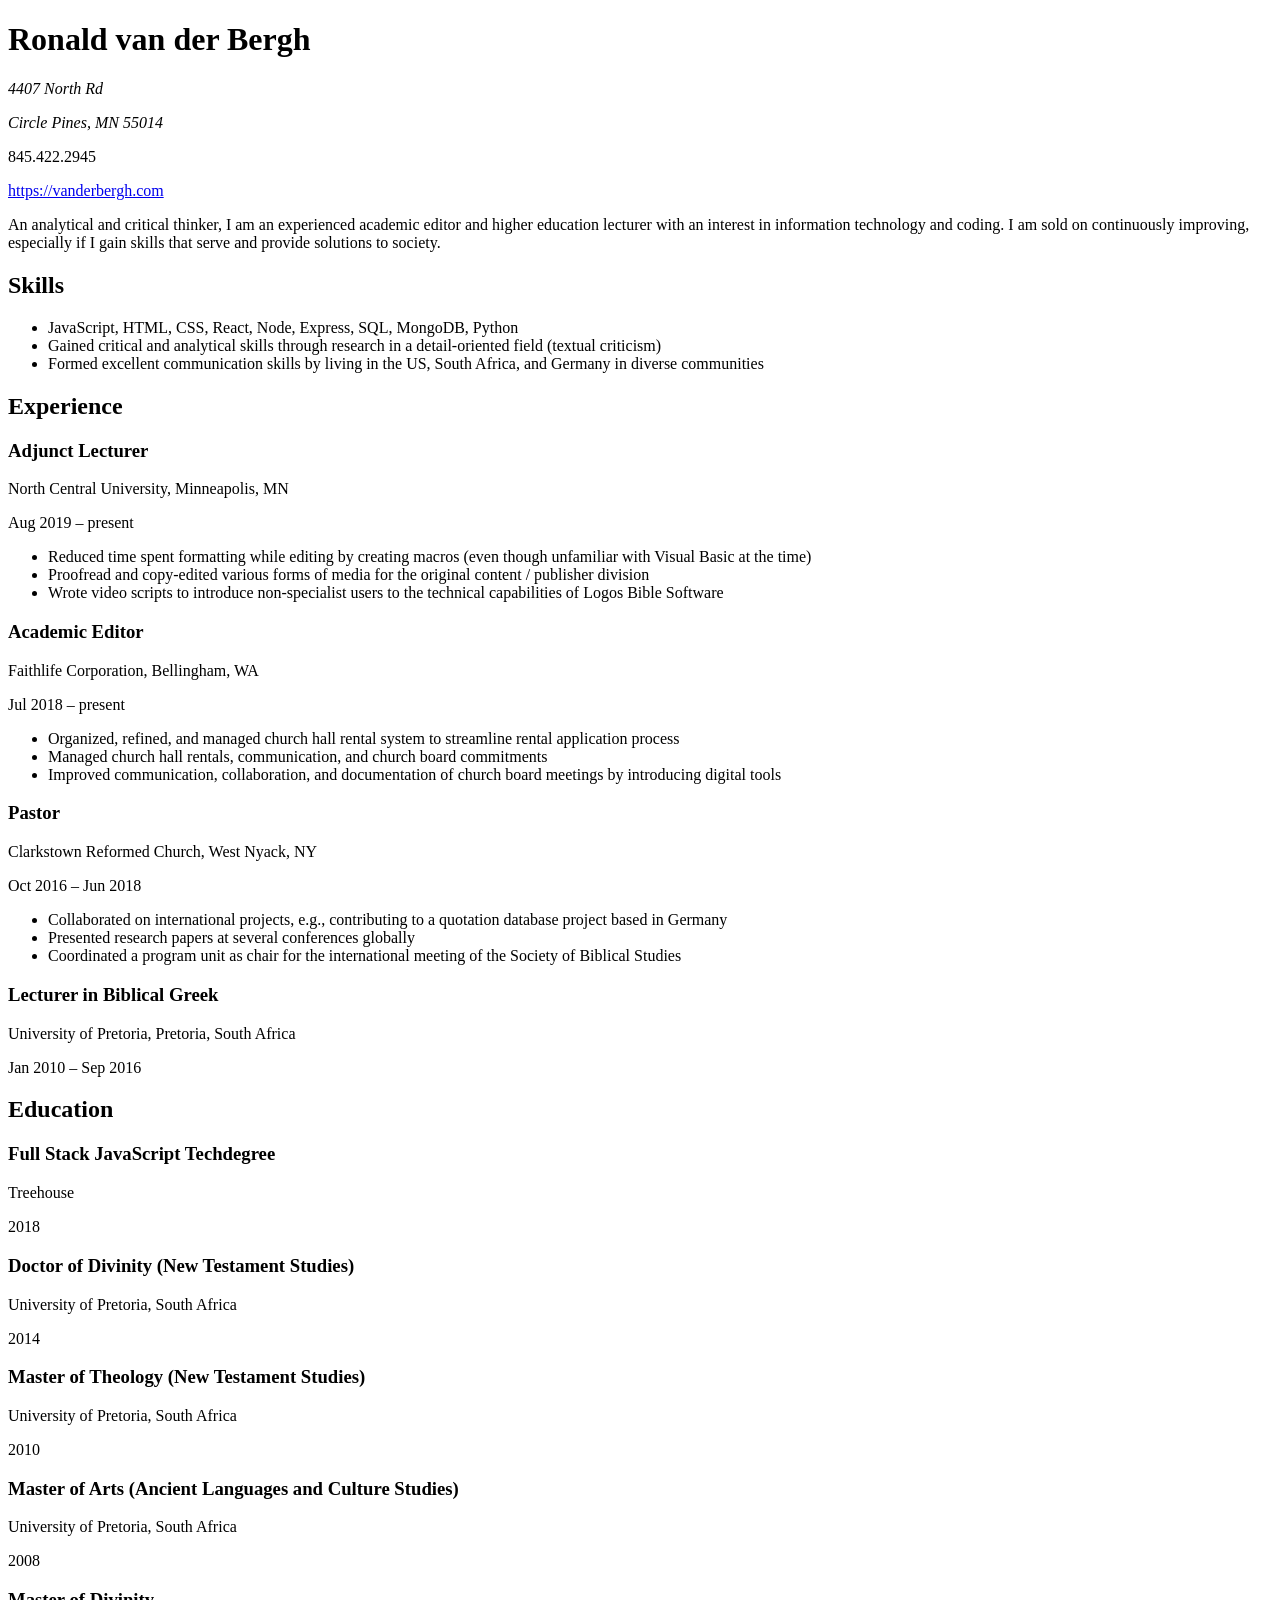
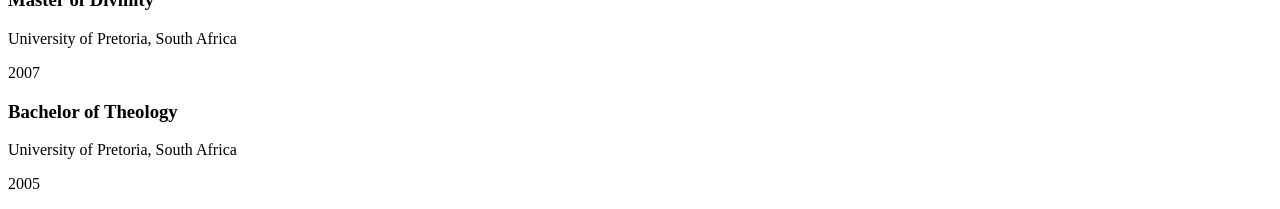
==== index.html @ 0a42dadc "change name to index.html" ====
<!DOCTYPE html>
<html lang="en">
<head>
  <meta charset="UTF-8">
  <meta http-equiv="X-UA-Compatible" content="IE=edge">
  <meta name="viewport" content="width=device-width, initial-scale=1.0">
  <title>Resume: Ronald van der Bergh</title>
  <link rel="stylesheet" href="style.css">
</head>
<body>
  <div id="main">
    <div id="heading"><h1 id="name">Ronald van der Bergh</h1></div>
    <div id="address">
      <p><em>4407 North Rd</em></p>
      <p><em>Circle Pines, MN 55014</em></p>
    </div>
    <div id="phone_number"><p>845.422.2945</p></div>
    <div id="webpages">
      <a href="https://vanderbergh.com" id="personal_webpage">https://vanderbergh.com</a>
    </div>
    <div id="introduction"><p>An analytical and critical thinker, I am an experienced academic editor and higher education lecturer with an interest
    in information technology and coding. I am sold on continuously improving, especially if I gain skills that serve and
    provide solutions to society.</p></div>
    <div id="skills">
      <h2 id="skills_heading">Skills</h2>
      <ul id="skills_ul">
        <li>JavaScript, HTML, CSS, React, Node, Express, SQL, MongoDB, Python</li>
        <li>Gained critical and analytical skills through research in a detail-oriented field (textual criticism)</li>
        <li>Formed excellent communication skills by living in the US, South Africa, and Germany in diverse communities</li>
      </ul>
    </div>
    <div id="experience">
      <h2 id="experience_heading">Experience</h2>
      <div class="experience_subsection">
        <h3 class="subheading">Adjunct Lecturer</h3>
        <p class="experience_location">North Central University, Minneapolis, MN</p>
        <p class="experience_date">Aug 2019 – present</p>
        <ul class="experience_highlights">
          <li>Reduced time spent formatting while editing by creating macros (even though unfamiliar with Visual Basic at the time)</li>
          <li>Proofread and copy-edited various forms of media for the original content / publisher division</li>
          <li>Wrote video scripts to introduce non-specialist users to the technical capabilities of Logos Bible Software</li>
        </ul>
      </div>
      <div class="experience_subsection">
        <h3 class="subheading">Academic Editor</h3>
        <p class="experience_location">Faithlife Corporation, Bellingham, WA</p>
        <p class="experience_date">Jul 2018 – present</p>
        <ul class="experience_highlights">
          <li>Organized, refined, and managed church hall rental system to streamline rental application process</li>
          <li>Managed church hall rentals, communication, and church board commitments</li>
          <li>Improved communication, collaboration, and documentation of church board meetings by introducing digital tools</li>
        </ul>
      </div>
      <div class="experience_subsection">
        <h3 class="subheading">Pastor</h3>
        <p class="experience_location">Clarkstown Reformed Church, West Nyack, NY</p>
        <p class="experience_date">Oct 2016 – Jun 2018</p>
        <ul class="experience_highlights">
          <li>Collaborated on international projects, e.g., contributing to a quotation database project based in Germany</li>
          <li>Presented research papers at several conferences globally</li>
          <li>Coordinated a program unit as chair for the international meeting of the Society of Biblical Studies</li>
        </ul>
      </div>
      <div class="experience_subsection">
        <h3 class="subheading">Lecturer in Biblical Greek</h3>
        <p class="experience_location">University of Pretoria, Pretoria, South Africa</p>
        <p class="experience_date">Jan 2010 – Sep 2016</p>
      </div>
    </div>
    <div id="education">
      <h2 id="education_heading">Education</h2>
      <div class="education_subsection">
        <h3 class="subheading">Full Stack JavaScript Techdegree</h3>
        <p class="education_location">Treehouse</p>
        <p class="eduction_date">2018</p>
      </div>
      <div class="education_subsection">
        <h3 class="subheading">Doctor of Divinity (New Testament Studies)</h3>
        <p class="education_location">University of Pretoria, South Africa</p>
        <p class="eduction_date">2014</p>
      </div>
      <div class="education_subsection">
        <h3 class="subheading">Master of Theology (New Testament Studies)</h3>
        <p class="education_location">University of Pretoria, South Africa</p>
        <p class="eduction_date">2010</p>
      </div>
      <div class="education_subsection">
        <h3 class="subheading">Master of Arts (Ancient Languages and Culture Studies)</h3>
        <p class="education_location">University of Pretoria, South Africa</p>
        <p class="eduction_date">2008</p>
      </div>
      <div class="education_subsection">
        <h3 class="subheading">Master of Divinity</h3>
        <p class="education_location">University of Pretoria, South Africa</p>
        <p class="eduction_date">2007</p>
      </div>
      <div class="education_subsection">
        <h3 class="subheading">Bachelor of Theology</h3>
        <p class="education_location">University of Pretoria, South Africa</p>
        <p class="eduction_date">2005</p>
      </div>
    </div>
  </div>
</body>
</html>
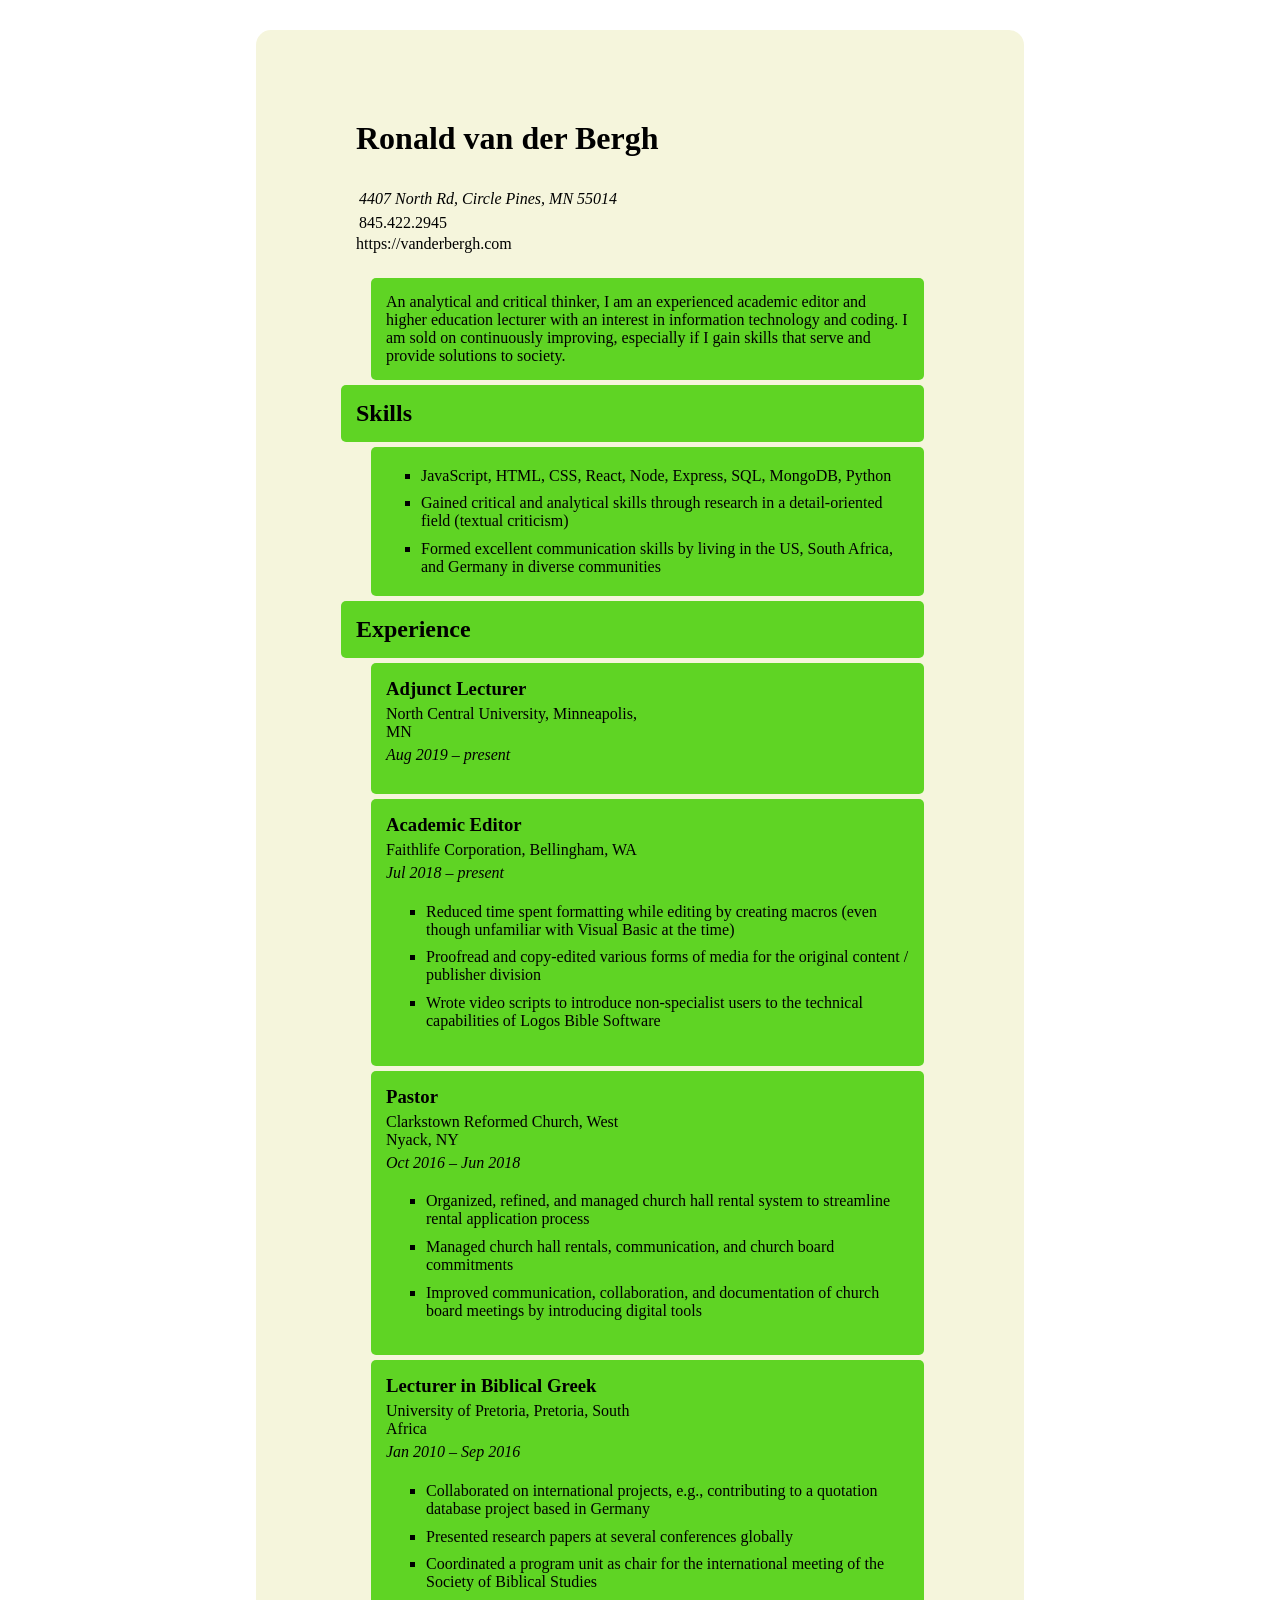
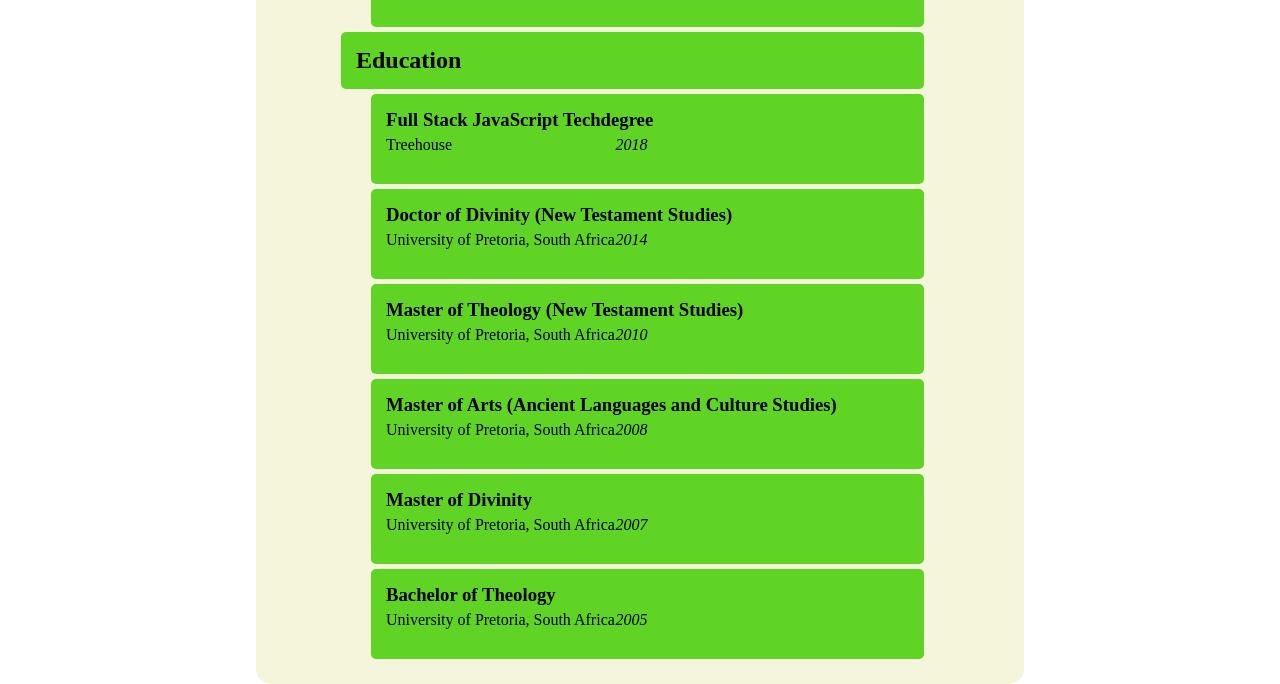
==== commit 0ed63a0d: "some basic styling" ====
--- a/index.html
+++ b/index.html
@@ -1,5 +1,6 @@
 <!DOCTYPE html>
 <html lang="en">
+
 <head>
   <meta charset="UTF-8">
   <meta http-equiv="X-UA-Compatible" content="IE=edge">
@@ -7,99 +8,139 @@
   <title>Resume: Ronald van der Bergh</title>
   <link rel="stylesheet" href="style.css">
 </head>
+
 <body>
-  <div id="main">
-    <div id="heading"><h1 id="name">Ronald van der Bergh</h1></div>
-    <div id="address">
-      <p><em>4407 North Rd</em></p>
-      <p><em>Circle Pines, MN 55014</em></p>
+  <div id="container">
+    <div id="heading">
+      <h1 id="name">Ronald van der Bergh</h1>
     </div>
-    <div id="phone_number"><p>845.422.2945</p></div>
-    <div id="webpages">
-      <a href="https://vanderbergh.com" id="personal_webpage">https://vanderbergh.com</a>
+    <div id="biographical_details_container">
+      <div id="address">
+        <p>4407 North Rd, Circle Pines, MN 55014</p>
+      </div>
+      <div id="phone_number">
+        <p>845.422.2945</p>
+      </div>
+      <div id="webpages">
+        <a href="https://vanderbergh.com" id="personal_webpage">https://vanderbergh.com</a>
+      </div>
     </div>
-    <div id="introduction"><p>An analytical and critical thinker, I am an experienced academic editor and higher education lecturer with an interest
-    in information technology and coding. I am sold on continuously improving, especially if I gain skills that serve and
-    provide solutions to society.</p></div>
-    <div id="skills">
+    <div id="introduction_container">
+      <p>An analytical and critical thinker, I am an experienced academic editor and higher education lecturer with an
+        interest
+        in information technology and coding. I am sold on continuously improving, especially if I gain skills that
+        serve and
+        provide solutions to society.</p>
+    </div>
+    <div id="skills_container">
       <h2 id="skills_heading">Skills</h2>
       <ul id="skills_ul">
         <li>JavaScript, HTML, CSS, React, Node, Express, SQL, MongoDB, Python</li>
         <li>Gained critical and analytical skills through research in a detail-oriented field (textual criticism)</li>
-        <li>Formed excellent communication skills by living in the US, South Africa, and Germany in diverse communities</li>
+        <li>Formed excellent communication skills by living in the US, South Africa, and Germany in diverse communities
+        </li>
       </ul>
     </div>
-    <div id="experience">
+    <div id="experience_container">
       <h2 id="experience_heading">Experience</h2>
       <div class="experience_subsection">
         <h3 class="subheading">Adjunct Lecturer</h3>
-        <p class="experience_location">North Central University, Minneapolis, MN</p>
-        <p class="experience_date">Aug 2019 – present</p>
-        <ul class="experience_highlights">
-          <li>Reduced time spent formatting while editing by creating macros (even though unfamiliar with Visual Basic at the time)</li>
-          <li>Proofread and copy-edited various forms of media for the original content / publisher division</li>
-          <li>Wrote video scripts to introduce non-specialist users to the technical capabilities of Logos Bible Software</li>
-        </ul>
+        <div class="experience_details">
+          <p class="experience_location">North Central University, Minneapolis, MN</p>
+          <p class="experience_date">Aug 2019 – present</p>
+        </div>
       </div>
       <div class="experience_subsection">
         <h3 class="subheading">Academic Editor</h3>
-        <p class="experience_location">Faithlife Corporation, Bellingham, WA</p>
-        <p class="experience_date">Jul 2018 – present</p>
+        <div class="experience_details">
+          <p class="experience_location">Faithlife Corporation, Bellingham, WA</p>
+          <p class="experience_date">Jul 2018 – present</p>
+        </div>
         <ul class="experience_highlights">
-          <li>Organized, refined, and managed church hall rental system to streamline rental application process</li>
-          <li>Managed church hall rentals, communication, and church board commitments</li>
-          <li>Improved communication, collaboration, and documentation of church board meetings by introducing digital tools</li>
+          <li>Reduced time spent formatting while editing by creating macros (even though unfamiliar with Visual Basic
+            at the
+            time)</li>
+          <li>Proofread and copy-edited various forms of media for the original content / publisher division</li>
+          <li>Wrote video scripts to introduce non-specialist users to the technical capabilities of Logos Bible
+            Software</li>
         </ul>
       </div>
       <div class="experience_subsection">
         <h3 class="subheading">Pastor</h3>
-        <p class="experience_location">Clarkstown Reformed Church, West Nyack, NY</p>
-        <p class="experience_date">Oct 2016 – Jun 2018</p>
+        <div class="experience_details">
+          <p class="experience_location">Clarkstown Reformed Church, West Nyack, NY</p>
+          <p class="experience_date">Oct 2016 – Jun 2018</p>
+        </div>
         <ul class="experience_highlights">
-          <li>Collaborated on international projects, e.g., contributing to a quotation database project based in Germany</li>
+          <li>Organized, refined, and managed church hall rental system to streamline rental application process</li>
+          <li>Managed church hall rentals, communication, and church board commitments</li>
+          <li>Improved communication, collaboration, and documentation of church board meetings by introducing digital
+            tools
+          </li>
+        </ul>
+      </div>
+      <div class="experience_subsection">
+        <h3 class="subheading">Lecturer in Biblical Greek</h3>
+        <div class="experience_details">
+          <p class="experience_location">University of Pretoria, Pretoria, South Africa</p>
+          <p class="experience_date">Jan 2010 – Sep 2016</p>
+        </div>
+        <ul class="experience_highlights">
+          <li>Collaborated on international projects, e.g., contributing to a quotation database project based in
+            Germany</li>
           <li>Presented research papers at several conferences globally</li>
           <li>Coordinated a program unit as chair for the international meeting of the Society of Biblical Studies</li>
         </ul>
       </div>
-      <div class="experience_subsection">
-        <h3 class="subheading">Lecturer in Biblical Greek</h3>
-        <p class="experience_location">University of Pretoria, Pretoria, South Africa</p>
-        <p class="experience_date">Jan 2010 – Sep 2016</p>
-      </div>
     </div>
-    <div id="education">
+
+
+    <div id="education_container">
       <h2 id="education_heading">Education</h2>
       <div class="education_subsection">
         <h3 class="subheading">Full Stack JavaScript Techdegree</h3>
-        <p class="education_location">Treehouse</p>
-        <p class="eduction_date">2018</p>
+        <div class="education_details">
+          <p class="education_location">Treehouse</p>
+          <p class="education_date">2018</p>
+        </div>
       </div>
       <div class="education_subsection">
         <h3 class="subheading">Doctor of Divinity (New Testament Studies)</h3>
-        <p class="education_location">University of Pretoria, South Africa</p>
-        <p class="eduction_date">2014</p>
+        <div class="education_details">
+          <p class="education_location">University of Pretoria, South Africa</p>
+          <p class="education_date">2014</p>
+        </div>
       </div>
       <div class="education_subsection">
         <h3 class="subheading">Master of Theology (New Testament Studies)</h3>
-        <p class="education_location">University of Pretoria, South Africa</p>
-        <p class="eduction_date">2010</p>
+        <div class="education_details">
+          <p class="education_location">University of Pretoria, South Africa</p>
+          <p class="education_date">2010</p>
+        </div>
       </div>
       <div class="education_subsection">
         <h3 class="subheading">Master of Arts (Ancient Languages and Culture Studies)</h3>
-        <p class="education_location">University of Pretoria, South Africa</p>
-        <p class="eduction_date">2008</p>
+        <div class="education_details">
+          <p class="education_location">University of Pretoria, South Africa</p>
+          <p class="education_date">2008</p>
+        </div>
       </div>
       <div class="education_subsection">
         <h3 class="subheading">Master of Divinity</h3>
-        <p class="education_location">University of Pretoria, South Africa</p>
-        <p class="eduction_date">2007</p>
+        <div class="education_details">
+          <p class="education_location">University of Pretoria, South Africa</p>
+          <p class="education_date">2007</p>
+        </div>
       </div>
       <div class="education_subsection">
         <h3 class="subheading">Bachelor of Theology</h3>
-        <p class="education_location">University of Pretoria, South Africa</p>
-        <p class="eduction_date">2005</p>
+        <div class="education_details">
+          <p class="education_location">University of Pretoria, South Africa</p>
+          <p class="education_date">2005</p>
+        </div>
       </div>
     </div>
   </div>
 </body>
+
 </html>
--- a/style.css
+++ b/style.css
@@ -0,0 +1,149 @@
+:root {
+  --light-text-color: black;
+  --light-background-color: beige;
+}
+
+body,
+html {
+  height: 100%;
+  width: 100%;
+  padding: 0;
+  margin: 0;
+}
+
+/* Note: Default screen size is < 600px */
+
+a {
+  text-decoration: none;
+  color: var(--light-text-color);
+}
+
+ul {
+  list-style-type: square;
+}
+
+li {
+  padding-top: 0.3rem;
+  padding-bottom: 0.3rem;
+  margin-left: -1rem;
+}
+
+#container {
+  box-sizing: border-box;
+  width: 100%;
+  margin: auto;
+  background-color: var(--light-background-color);
+  padding: 20px;
+}
+
+#biographical_details_container {
+  margin-top: 20px;
+  margin-bottom: 25px;
+}
+
+#name {
+  margin: 0;
+  padding-top: 30px;
+  padding-bottom: 10px;
+}
+
+#address {
+  font-style: italic;
+}
+
+#address > p,
+#phone_number > p {
+  margin: 0;
+  padding: 3px;
+}
+
+.subheading {
+  margin-top: 0;
+  margin-bottom: 0;
+  padding-top: 0;
+  padding-bottom: 0;
+}
+
+.experience_details,
+.education_details {
+  display: flex;
+  justify-content: space-between;
+  flex-wrap: wrap;
+  flex-direction: column;
+  margin-top: 0;
+  margin-bottom: 15px;
+  padding-left: 15px;
+}
+
+.experience_date,
+.education_date {
+  font-style: italic;
+}
+
+.experience_location,
+.experience_date,
+.education_location,
+.education_date {
+  margin-top: 5px;
+  margin-bottom: 0;
+}
+
+/* Media Queries */
+
+@media screen and (min-width: 600px) {
+  li {
+    margin: auto;
+  }
+
+  #container {
+    width: 80%;
+    margin-top: 30px;
+    border-radius: 15px;
+    padding-left: 50px;
+    padding-right: 100px;
+  }
+}
+
+@media screen and (min-width: 768px) {
+  #container {
+    padding-left: 100px;
+    padding-top: 60px;
+  }
+
+  #introduction_container > *,
+  #skills_container > *,
+  #experience_container > *,
+  #education_container > * {
+    box-sizing: content-box;
+    margin-left: 15px;
+    border-radius: 5px;
+    /* border: 2px red solid; */
+    background-color: #5fd424;
+    padding: 15px;
+    margin-top: 5px;
+    margin-bottom: 5px;
+  }
+
+  #skills_heading,
+  #experience_heading,
+  #education_heading {
+    margin-left: -15px;
+  }
+
+  #skills_ul {
+    padding-left: 50px;
+  }
+
+  .experience_details,
+  .education_details {
+    width: 50%;
+    padding-left: 0;
+    flex-direction: row;
+  }
+}
+
+@media screen and (min-width: 992px) {
+  #container {
+    width: 60%;
+  }
+}
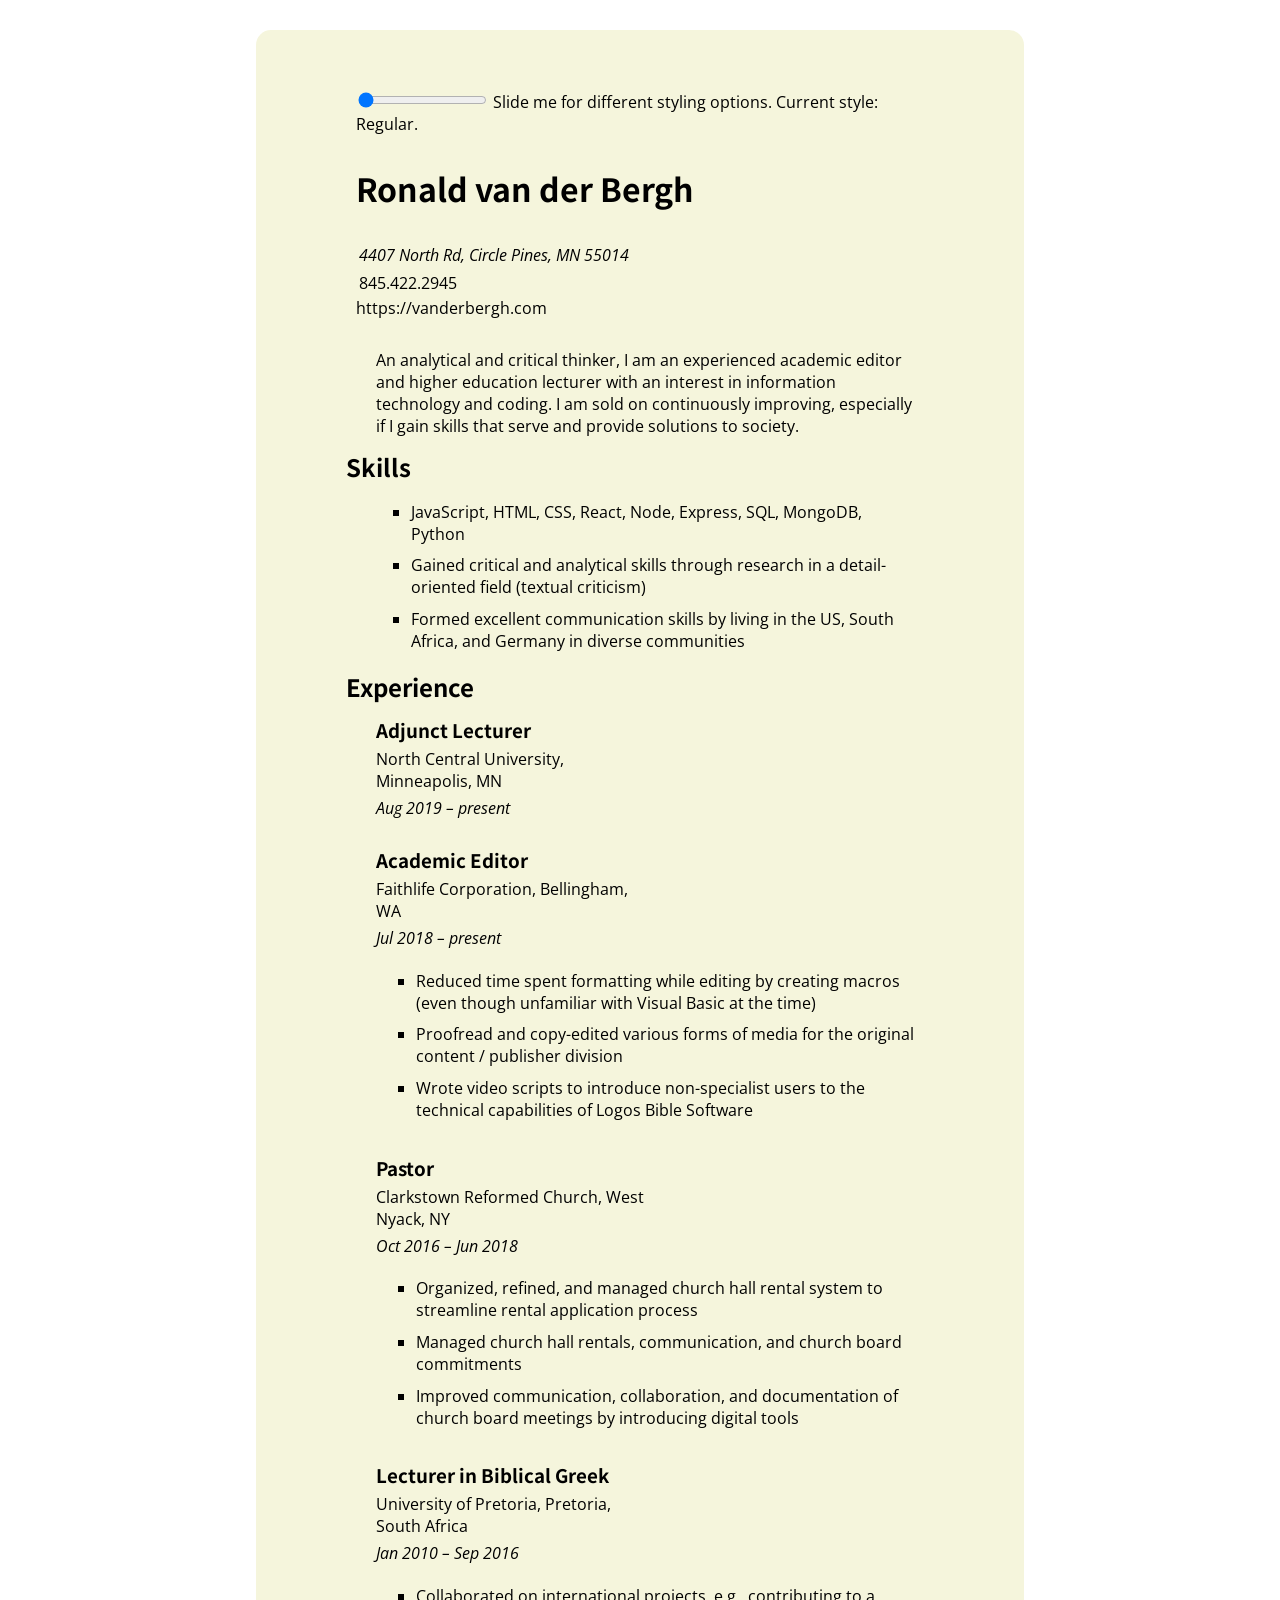
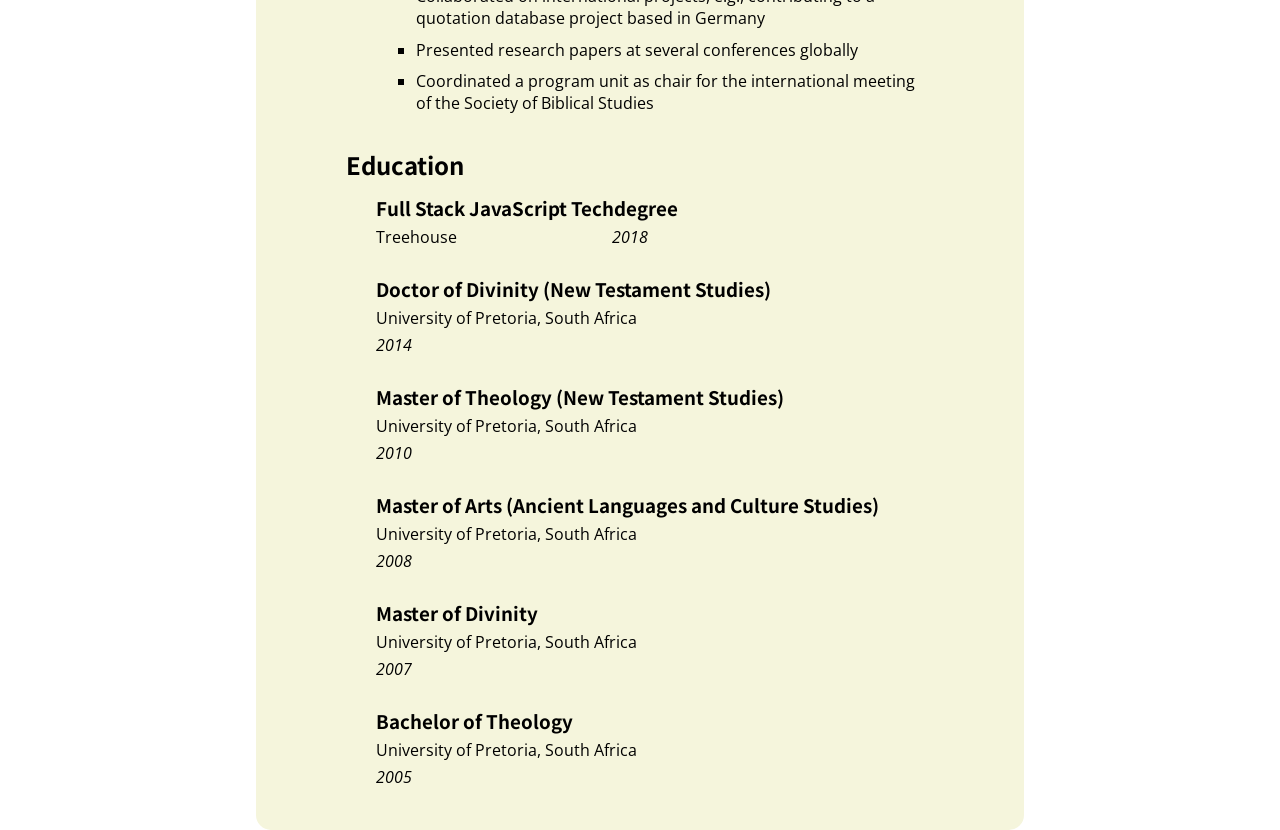
==== commit bf3edf06: "basic styling done, empty views.js" ====
--- a/index.html
+++ b/index.html
@@ -6,11 +6,21 @@
   <meta http-equiv="X-UA-Compatible" content="IE=edge">
   <meta name="viewport" content="width=device-width, initial-scale=1.0">
   <title>Resume: Ronald van der Bergh</title>
+  <link rel="preconnect" href="https://fonts.googleapis.com">
+  <link rel="preconnect" href="https://fonts.gstatic.com" crossorigin>
+  <link href="https://fonts.googleapis.com/css2?family=Comic+Neue&family=Noto+Sans+KR&family=Open+Sans&display=swap"
+    rel="stylesheet">
   <link rel="stylesheet" href="style.css">
+  <script src="views.js"></script>
 </head>
 
 <body>
   <div id="container">
+    <div id="view_message_container">View this website on a larger screen for some extra styling options.</div>
+    <div id="settings_container">
+      <input type="range" name="viewing_options" id="viewing_options" min="0" max="2" value="0">
+      <label for="viewing_options" id="viewing_options_label">Slide me for different styling options. Current style: Regular.</label>
+    </div>
     <div id="heading">
       <h1 id="name">Ronald van der Bergh</h1>
     </div>
--- a/style.css
+++ b/style.css
@@ -1,6 +1,7 @@
 :root {
   --light-text-color: black;
   --light-background-color: beige;
+  font-family: 'Open Sans', sans-serif;
 }
 
 body,
@@ -9,6 +10,13 @@
   width: 100%;
   padding: 0;
   margin: 0;
+}
+
+h1,
+h2,
+h3,
+h4 {
+  font-family: 'Noto Sans KR', sans-serif;
 }
 
 /* Note: Default screen size is < 600px */
@@ -34,6 +42,10 @@
   margin: auto;
   background-color: var(--light-background-color);
   padding: 20px;
+}
+
+#settings_container {
+  display: none;
 }
 
 #biographical_details_container {
@@ -88,6 +100,10 @@
   margin-bottom: 0;
 }
 
+.tacky {
+  font-family: 'Comic Neue', cursive;
+}
+
 /* Media Queries */
 
 @media screen and (min-width: 600px) {
@@ -110,19 +126,36 @@
     padding-top: 60px;
   }
 
+  #view_message_container {
+    display: none;
+  }
+
+  #settings_container {
+    display: block;
+  }
+
   #introduction_container > *,
   #skills_container > *,
   #experience_container > *,
   #education_container > * {
-    box-sizing: content-box;
+    /* box-sizing: content-box; */
     margin-left: 15px;
-    border-radius: 5px;
+    /* border-radius: 5px; */
     /* border: 2px red solid; */
-    background-color: #5fd424;
-    padding: 15px;
-    margin-top: 5px;
-    margin-bottom: 5px;
+    /* background-color: #5fd424; */
+    padding: 5px;
+    margin-top: 2px;
+    margin-bottom: 2px;
+    /* transition: ease-in-out; */
   }
+  /* #introduction_container > *:hover,
+  #skills_container > *:hover,
+  #experience_container > *:hover,
+  #education_container > *:hover {
+    transition-duration: 0.2s;
+    transform: scale(1.2);
+    background-color: red;
+  } */
 
   #skills_heading,
   #experience_heading,
@@ -131,7 +164,7 @@
   }
 
   #skills_ul {
-    padding-left: 50px;
+    padding-left: 40px;
   }
 
   .experience_details,
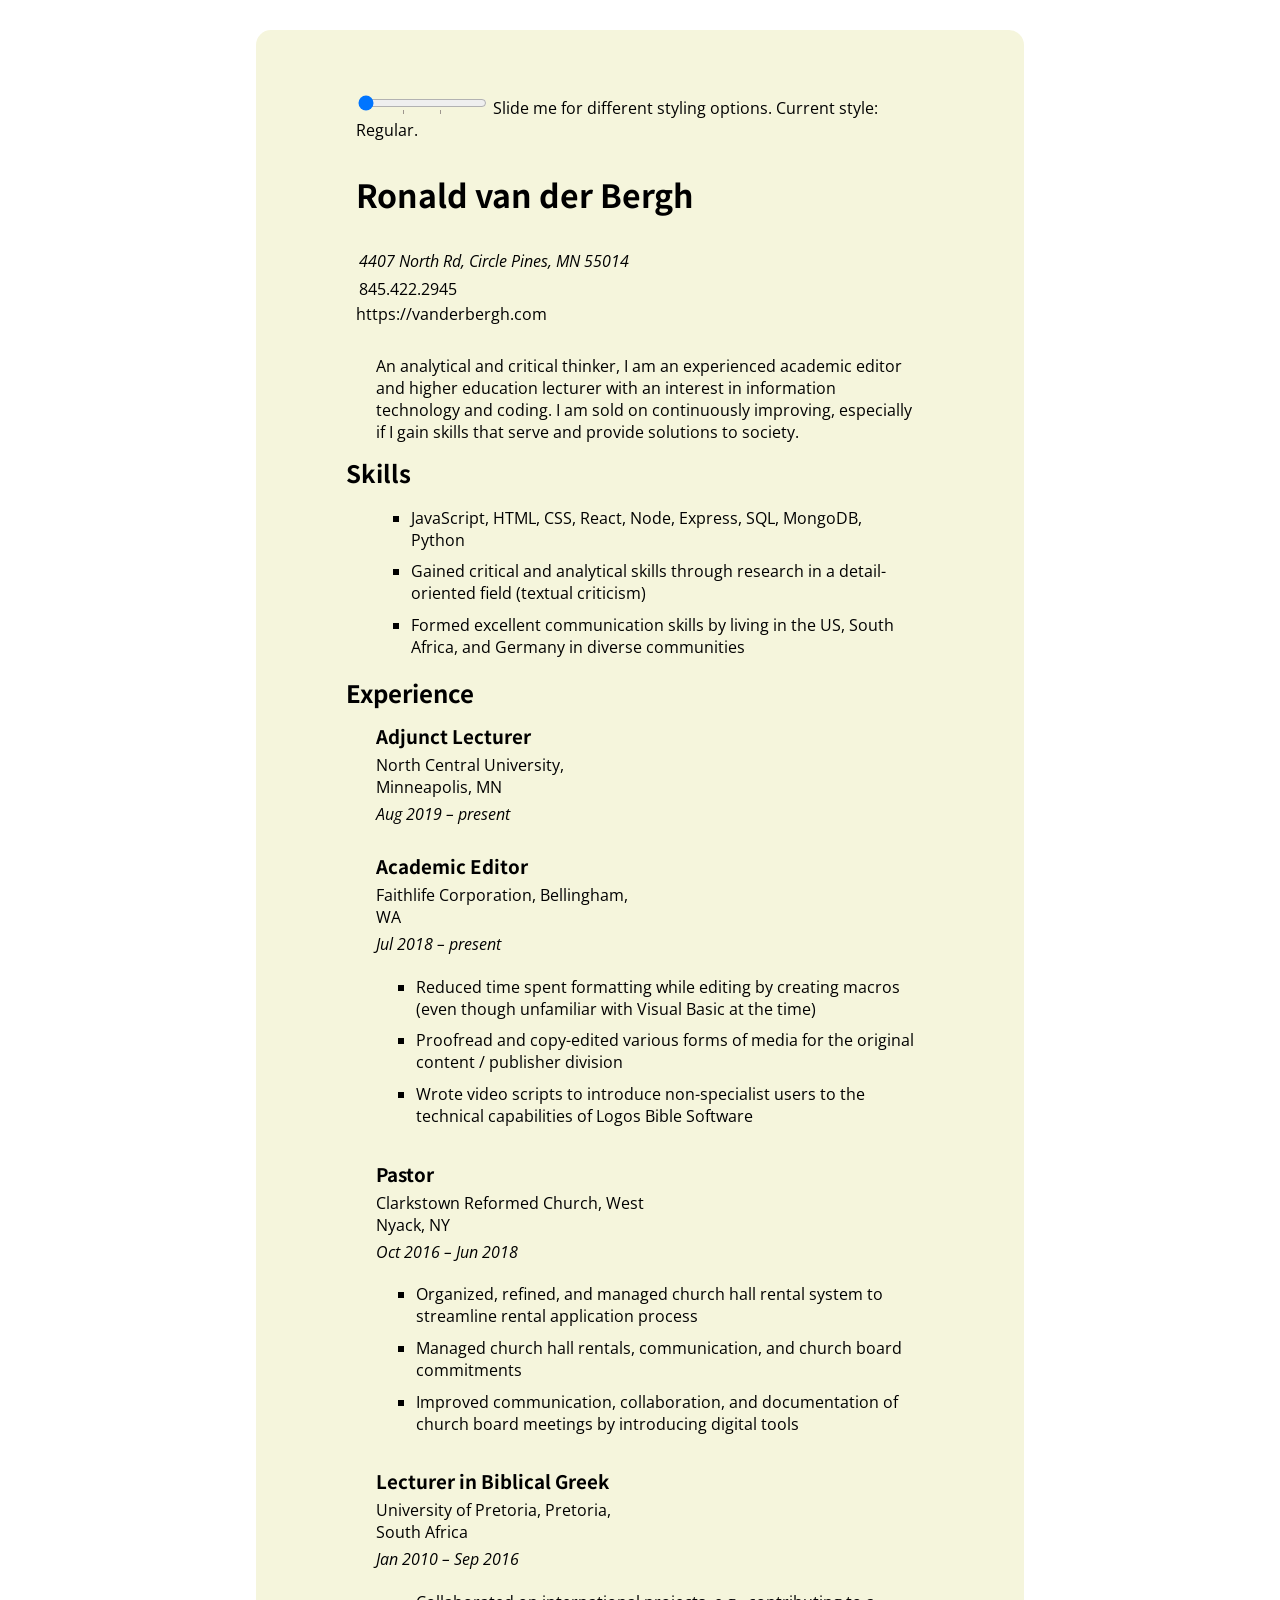
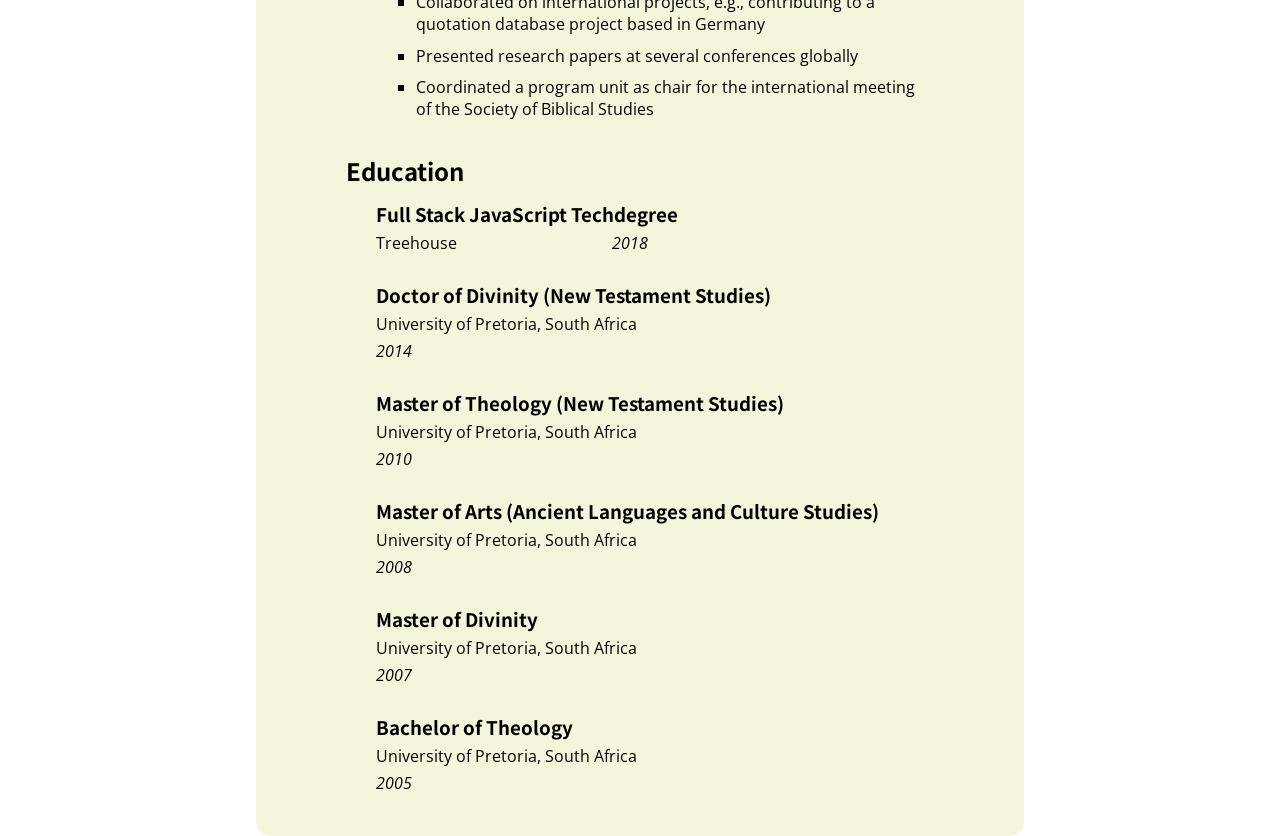
==== commit 2d720e95: "slider, styling, needs jiggling" ====
--- a/index.html
+++ b/index.html
@@ -8,149 +8,153 @@
   <title>Resume: Ronald van der Bergh</title>
   <link rel="preconnect" href="https://fonts.googleapis.com">
   <link rel="preconnect" href="https://fonts.gstatic.com" crossorigin>
-  <link href="https://fonts.googleapis.com/css2?family=Comic+Neue&family=Noto+Sans+KR&family=Open+Sans&display=swap"
+  <link
+    href="https://fonts.googleapis.com/css2?family=Cedarville+Cursive&family=Comic+Neue&family=Noto+Sans+KR&family=Open+Sans&display=swap"
     rel="stylesheet">
   <link rel="stylesheet" href="style.css">
-  <script src="views.js"></script>
 </head>
 
 <body>
   <div id="container">
     <div id="view_message_container">View this website on a larger screen for some extra styling options.</div>
     <div id="settings_container">
-      <input type="range" name="viewing_options" id="viewing_options" min="0" max="2" value="0">
-      <label for="viewing_options" id="viewing_options_label">Slide me for different styling options. Current style: Regular.</label>
+      <input type="range" name="viewing_options" id="viewing_options" min="0" max="3" value="0" list="ticks">
+      <datalist id="ticks">
+        <option value="1"></option>
+        <option value="2"></option>
+      </datalist>
+      <label for="viewing_options" id="viewing_options_label" class="changeable_font">Slide me for different styling options. Current style: Regular.</label>
     </div>
     <div id="heading">
-      <h1 id="name">Ronald van der Bergh</h1>
+      <h1 id="name" class="changeable_font">Ronald van der Bergh</h1>
     </div>
     <div id="biographical_details_container">
       <div id="address">
-        <p>4407 North Rd, Circle Pines, MN 55014</p>
+        <p class="changeable_font">4407 North Rd, Circle Pines, MN 55014</p>
       </div>
       <div id="phone_number">
-        <p>845.422.2945</p>
+        <p class="changeable_font">845.422.2945</p>
       </div>
       <div id="webpages">
-        <a href="https://vanderbergh.com" id="personal_webpage">https://vanderbergh.com</a>
+        <a href="https://vanderbergh.com" id="personal_webpage" class="changeable_font">https://vanderbergh.com</a>
       </div>
     </div>
-    <div id="introduction_container">
-      <p>An analytical and critical thinker, I am an experienced academic editor and higher education lecturer with an
+    <div id="introduction_container" class="can_jiggle">
+      <p class="changeable_font">An analytical and critical thinker, I am an experienced academic editor and higher education lecturer with an
         interest
         in information technology and coding. I am sold on continuously improving, especially if I gain skills that
         serve and
         provide solutions to society.</p>
-    </div>
-    <div id="skills_container">
-      <h2 id="skills_heading">Skills</h2>
-      <ul id="skills_ul">
-        <li>JavaScript, HTML, CSS, React, Node, Express, SQL, MongoDB, Python</li>
-        <li>Gained critical and analytical skills through research in a detail-oriented field (textual criticism)</li>
-        <li>Formed excellent communication skills by living in the US, South Africa, and Germany in diverse communities
-        </li>
-      </ul>
-    </div>
-    <div id="experience_container">
-      <h2 id="experience_heading">Experience</h2>
-      <div class="experience_subsection">
-        <h3 class="subheading">Adjunct Lecturer</h3>
-        <div class="experience_details">
-          <p class="experience_location">North Central University, Minneapolis, MN</p>
-          <p class="experience_date">Aug 2019 – present</p>
-        </div>
       </div>
-      <div class="experience_subsection">
-        <h3 class="subheading">Academic Editor</h3>
-        <div class="experience_details">
-          <p class="experience_location">Faithlife Corporation, Bellingham, WA</p>
-          <p class="experience_date">Jul 2018 – present</p>
-        </div>
-        <ul class="experience_highlights">
-          <li>Reduced time spent formatting while editing by creating macros (even though unfamiliar with Visual Basic
-            at the
-            time)</li>
-          <li>Proofread and copy-edited various forms of media for the original content / publisher division</li>
-          <li>Wrote video scripts to introduce non-specialist users to the technical capabilities of Logos Bible
-            Software</li>
-        </ul>
-      </div>
-      <div class="experience_subsection">
-        <h3 class="subheading">Pastor</h3>
-        <div class="experience_details">
-          <p class="experience_location">Clarkstown Reformed Church, West Nyack, NY</p>
-          <p class="experience_date">Oct 2016 – Jun 2018</p>
-        </div>
-        <ul class="experience_highlights">
-          <li>Organized, refined, and managed church hall rental system to streamline rental application process</li>
-          <li>Managed church hall rentals, communication, and church board commitments</li>
-          <li>Improved communication, collaboration, and documentation of church board meetings by introducing digital
-            tools
+      <div id="skills_container">
+        <h2 id="skills_heading" class="changeable_font can_jiggle">Skills</h2>
+        <ul id="skills_ul" class="changeable_font can_jiggle">
+          <li>JavaScript, HTML, CSS, React, Node, Express, SQL, MongoDB, Python</li>
+          <li>Gained critical and analytical skills through research in a detail-oriented field (textual criticism)</li>
+          <li>Formed excellent communication skills by living in the US, South Africa, and Germany in diverse communities
           </li>
         </ul>
       </div>
-      <div class="experience_subsection">
-        <h3 class="subheading">Lecturer in Biblical Greek</h3>
-        <div class="experience_details">
-          <p class="experience_location">University of Pretoria, Pretoria, South Africa</p>
-          <p class="experience_date">Jan 2010 – Sep 2016</p>
+      <div id="experience_container">
+        <h2 id="experience_heading" class="changeable_font can_jiggle">Experience</h2>
+        <div class="experience_subsection can_jiggle">
+          <h3 class="subheading changeable_font">Adjunct Lecturer</h3>
+          <div class="experience_details changeable_font">
+            <p class="experience_location">North Central University, Minneapolis, MN</p>
+            <p class="experience_date">Aug 2019 – present</p>
+          </div>
         </div>
-        <ul class="experience_highlights">
-          <li>Collaborated on international projects, e.g., contributing to a quotation database project based in
-            Germany</li>
-          <li>Presented research papers at several conferences globally</li>
-          <li>Coordinated a program unit as chair for the international meeting of the Society of Biblical Studies</li>
-        </ul>
-      </div>
-    </div>
-
-
-    <div id="education_container">
-      <h2 id="education_heading">Education</h2>
-      <div class="education_subsection">
-        <h3 class="subheading">Full Stack JavaScript Techdegree</h3>
-        <div class="education_details">
-          <p class="education_location">Treehouse</p>
-          <p class="education_date">2018</p>
-        </div>
-      </div>
-      <div class="education_subsection">
-        <h3 class="subheading">Doctor of Divinity (New Testament Studies)</h3>
-        <div class="education_details">
-          <p class="education_location">University of Pretoria, South Africa</p>
-          <p class="education_date">2014</p>
-        </div>
-      </div>
-      <div class="education_subsection">
-        <h3 class="subheading">Master of Theology (New Testament Studies)</h3>
-        <div class="education_details">
-          <p class="education_location">University of Pretoria, South Africa</p>
-          <p class="education_date">2010</p>
-        </div>
-      </div>
-      <div class="education_subsection">
-        <h3 class="subheading">Master of Arts (Ancient Languages and Culture Studies)</h3>
-        <div class="education_details">
-          <p class="education_location">University of Pretoria, South Africa</p>
-          <p class="education_date">2008</p>
-        </div>
-      </div>
-      <div class="education_subsection">
-        <h3 class="subheading">Master of Divinity</h3>
-        <div class="education_details">
-          <p class="education_location">University of Pretoria, South Africa</p>
-          <p class="education_date">2007</p>
-        </div>
-      </div>
-      <div class="education_subsection">
-        <h3 class="subheading">Bachelor of Theology</h3>
-        <div class="education_details">
-          <p class="education_location">University of Pretoria, South Africa</p>
-          <p class="education_date">2005</p>
-        </div>
-      </div>
-    </div>
-  </div>
-</body>
-
-</html>+        <div class="experience_subsection can_jiggle">
+          <h3 class="subheading changeable_font">Academic Editor</h3>
+          <div class="experience_details changeable_font">
+            <p class="experience_location">Faithlife Corporation, Bellingham, WA</p>
+            <p class="experience_date">Jul 2018 – present</p>
+          </div>
+          <ul class="experience_highlights changeable_font">
+            <li>Reduced time spent formatting while editing by creating macros (even though unfamiliar with Visual Basic
+              at the
+              time)</li>
+              <li>Proofread and copy-edited various forms of media for the original content / publisher division</li>
+              <li>Wrote video scripts to introduce non-specialist users to the technical capabilities of Logos Bible
+                Software</li>
+              </ul>
+            </div>
+            <div class="experience_subsection can_jiggle">
+              <h3 class="subheading changeable_font">Pastor</h3>
+              <div class="experience_details changeable_font">
+                <p class="experience_location">Clarkstown Reformed Church, West Nyack, NY</p>
+                <p class="experience_date">Oct 2016 – Jun 2018</p>
+              </div>
+              <ul class="experience_highlights changeable_font">
+                <li>Organized, refined, and managed church hall rental system to streamline rental application process</li>
+                <li>Managed church hall rentals, communication, and church board commitments</li>
+                <li>Improved communication, collaboration, and documentation of church board meetings by introducing digital
+                  tools
+                </li>
+              </ul>
+            </div>
+            <div class="experience_subsection can_jiggle">
+              <h3 class="subheading changeable_font">Lecturer in Biblical Greek</h3>
+              <div class="experience_details changeable_font">
+                <p class="experience_location">University of Pretoria, Pretoria, South Africa</p>
+                <p class="experience_date">Jan 2010 – Sep 2016</p>
+              </div>
+              <ul class="experience_highlights changeable_font">
+                <li>Collaborated on international projects, e.g., contributing to a quotation database project based in
+                  Germany</li>
+                  <li>Presented research papers at several conferences globally</li>
+                  <li>Coordinated a program unit as chair for the international meeting of the Society of Biblical Studies</li>
+                </ul>
+              </div>
+            </div>
+            
+            <div id="education_container">
+              <h2 id="education_heading" class="changeable_font can_jiggle">Education</h2>
+              <div class="education_subsection can_jiggle">
+                <h3 class="subheading changeable_font">Full Stack JavaScript Techdegree</h3>
+                <div class="education_details changeable_font">
+                  <p class="education_location">Treehouse</p>
+                  <p class="education_date">2018</p>
+                </div>
+              </div>
+              <div class="education_subsection can_jiggle">
+                <h3 class="subheading changeable_font">Doctor of Divinity (New Testament Studies)</h3>
+                <div class="education_details changeable_font">
+                  <p class="education_location">University of Pretoria, South Africa</p>
+                  <p class="education_date">2014</p>
+                </div>
+              </div>
+              <div class="education_subsection can_jiggle">
+                <h3 class="subheading changeable_font">Master of Theology (New Testament Studies)</h3>
+                <div class="education_details changeable_font">
+                  <p class="education_location">University of Pretoria, South Africa</p>
+                  <p class="education_date">2010</p>
+                </div>
+              </div>
+              <div class="education_subsection can_jiggle">
+                <h3 class="subheading changeable_font">Master of Arts (Ancient Languages and Culture Studies)</h3>
+                <div class="education_details changeable_font">
+                  <p class="education_location">University of Pretoria, South Africa</p>
+                  <p class="education_date">2008</p>
+                </div>
+              </div>
+              <div class="education_subsection can_jiggle">
+                <h3 class="subheading changeable_font">Master of Divinity</h3>
+                <div class="education_details changeable_font">
+                  <p class="education_location">University of Pretoria, South Africa</p>
+                  <p class="education_date">2007</p>
+                </div>
+              </div>
+              <div class="education_subsection can_jiggle">
+                <h3 class="subheading changeable_font">Bachelor of Theology</h3>
+                <div class="education_details changeable_font">
+                  <p class="education_location">University of Pretoria, South Africa</p>
+                  <p class="education_date">2005</p>
+                </div>
+              </div>
+            </div>
+          </div>
+          <script src="views.js"></script>
+        </body>
+        
+        </html>
--- a/style.css
+++ b/style.css
@@ -100,10 +100,6 @@
   margin-bottom: 0;
 }
 
-.tacky {
-  font-family: 'Comic Neue', cursive;
-}
-
 /* Media Queries */
 
 @media screen and (min-width: 600px) {
@@ -173,6 +169,27 @@
     padding-left: 0;
     flex-direction: row;
   }
+
+  .slightly_tacky {
+    font-family: 'Comic Neue', cursive;
+  }
+
+  .tacky {
+    font-family: 'Cedarville Cursive', cursive;
+    color: blue;
+  }
+
+  .jiggles {
+    box-sizing: border-box;
+    border-radius: 5px;
+    border: 2px rgb(0, 102, 255) solid;
+    background-color: #5fd424;
+    padding: 5px;
+    transition: ease-in-out;
+    transition-duration: 0.5s;
+    /* transform: scale(1.2); */
+    background-color: rgb(214, 196, 37);
+  }
 }
 
 @media screen and (min-width: 992px) {
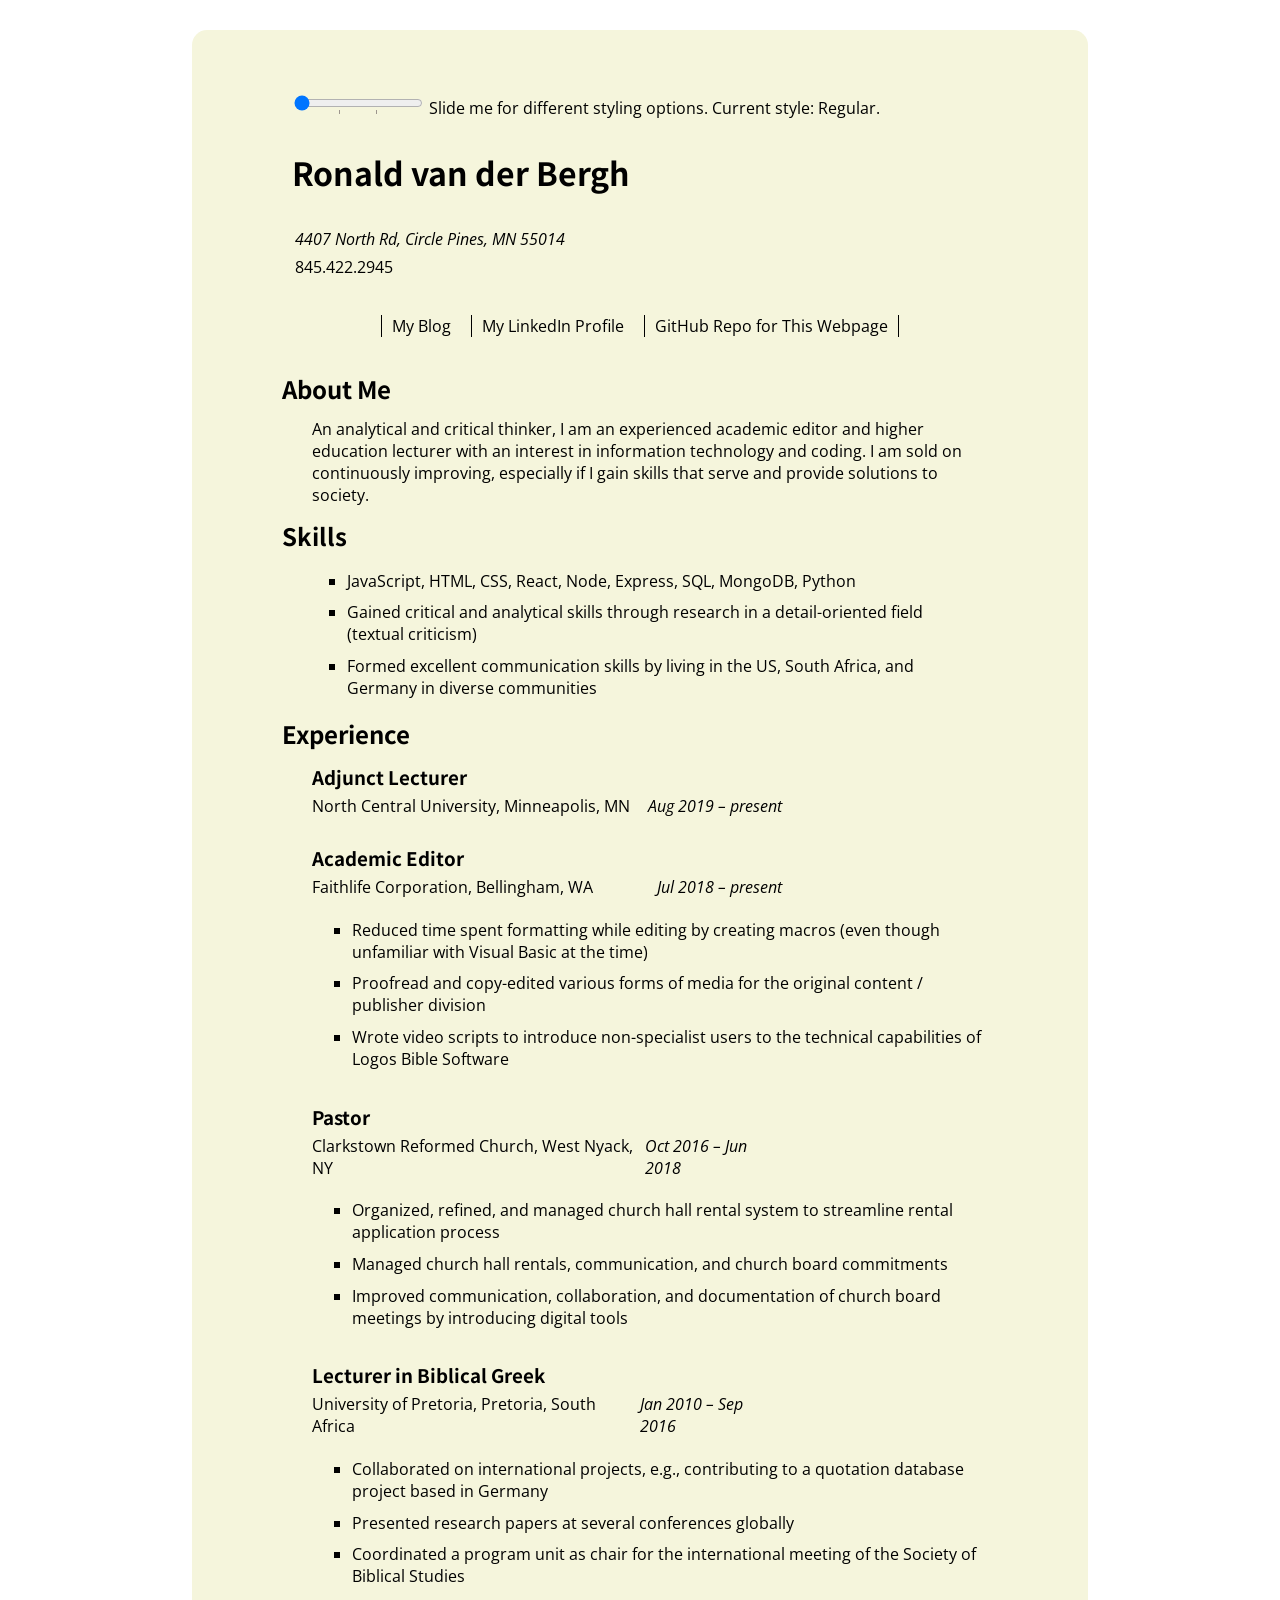
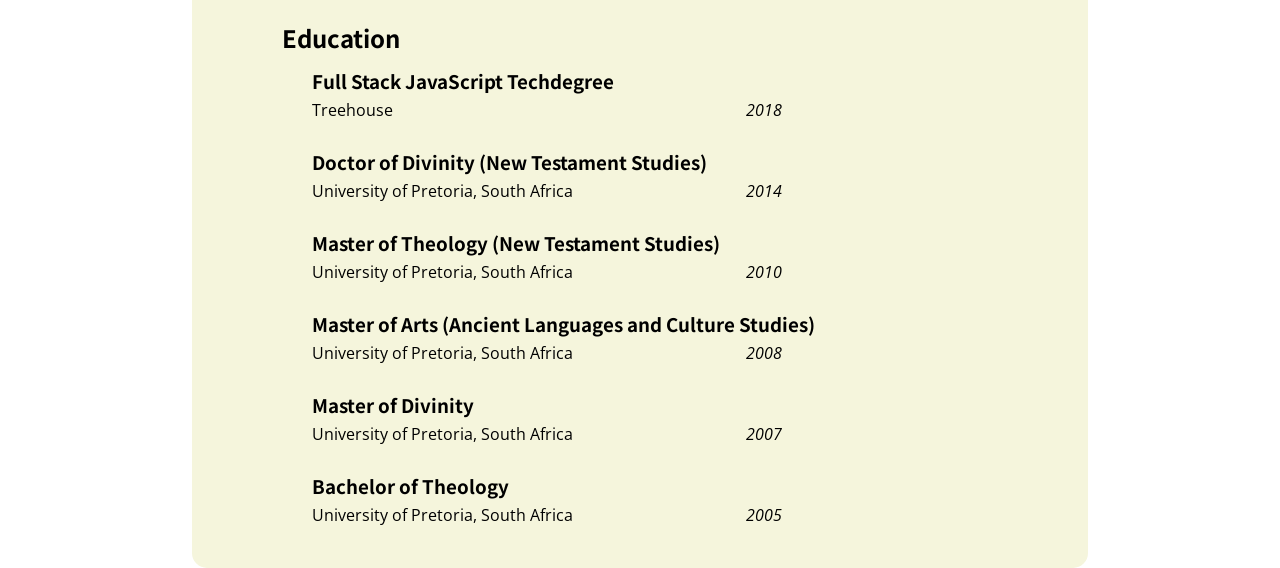
==== commit 22e5feec: "cleaner links" ====
--- a/index.html
+++ b/index.html
@@ -36,11 +36,15 @@
         <p class="changeable_font">845.422.2945</p>
       </div>
       <div id="webpages">
-        <a href="https://vanderbergh.com" id="personal_webpage" class="changeable_font">https://vanderbergh.com</a>
+        <a href="https://vanderbergh.com" class="webpage changeable_font" target="_blank">My Blog</a>
+        <a href="https://www.linkedin.com/in/ronaldvanderbergh/" class="webpage changeable_font" target="_blank">My LinkedIn Profile</a>
+        <a href="https://github.com/rhvdbergh/primedigitalapplication" 
+          class="webpage changeable_font" target="_blank">GitHub Repo for This Webpage</a>
       </div>
     </div>
-    <div id="introduction_container" class="can_jiggle">
-      <p class="changeable_font">An analytical and critical thinker, I am an experienced academic editor and higher education lecturer with an
+    <div id="introduction_container">
+      <h2 id="introduction_heading" class="changeable_font can_jiggle">About Me</h2>
+      <p class="changeable_font can_jiggle">An analytical and critical thinker, I am an experienced academic editor and higher education lecturer with an
         interest
         in information technology and coding. I am sold on continuously improving, especially if I gain skills that
         serve and
--- a/style.css
+++ b/style.css
@@ -20,6 +20,7 @@
 }
 
 /* Note: Default screen size is < 600px */
+/* But the styling effects only work on screens 768px and larger */
 
 a {
   text-decoration: none;
@@ -67,6 +68,28 @@
 #phone_number > p {
   margin: 0;
   padding: 3px;
+}
+
+#phone_number {
+  margin-bottom: 30px;
+}
+
+#webpages {
+  display: flex;
+  flex-direction: column;
+  justify-content: center;
+  margin-top: 10px;
+  border-radius: 3px;
+  padding: 2px;
+}
+
+.webpage {
+  margin-left: 10px;
+  margin-right: 10px;
+  margin-top: 2px;
+  margin-bottom: 2px;
+  border-top: 1px solid var(--light-text-color);
+  border-bottom: 1px solid var(--light-text-color);
 }
 
 .subheading {
@@ -114,6 +137,27 @@
     padding-left: 50px;
     padding-right: 100px;
   }
+
+  #webpages {
+    flex-direction: row;
+  }
+
+  .webpage {
+    border: none;
+    border-left: 1px var(--light-text-color) solid;
+    margin-left: 10px;
+    padding-left: 10px;
+  }
+
+  .webpage:last-child {
+    margin-right: 10px;
+    border-right: 1px var(--light-text-color) solid;
+    padding-right: 10px;
+  }
+
+  .webpage:hover {
+    color: rgb(224, 204, 204);
+  }
 }
 
 @media screen and (min-width: 768px) {
@@ -134,25 +178,13 @@
   #skills_container > *,
   #experience_container > *,
   #education_container > * {
-    /* box-sizing: content-box; */
     margin-left: 15px;
-    /* border-radius: 5px; */
-    /* border: 2px red solid; */
-    /* background-color: #5fd424; */
     padding: 5px;
     margin-top: 2px;
     margin-bottom: 2px;
-    /* transition: ease-in-out; */
-  }
-  /* #introduction_container > *:hover,
-  #skills_container > *:hover,
-  #experience_container > *:hover,
-  #education_container > *:hover {
-    transition-duration: 0.2s;
-    transform: scale(1.2);
-    background-color: red;
-  } */
-
+  }
+
+  #introduction_heading,
   #skills_heading,
   #experience_heading,
   #education_heading {
@@ -165,9 +197,10 @@
 
   .experience_details,
   .education_details {
-    width: 50%;
+    width: 70%;
     padding-left: 0;
     flex-direction: row;
+    flex-wrap: nowrap;
   }
 
   .slightly_tacky {
@@ -183,17 +216,23 @@
     box-sizing: border-box;
     border-radius: 5px;
     border: 2px rgb(0, 102, 255) solid;
-    background-color: #5fd424;
     padding: 5px;
-    transition: ease-in-out;
-    transition-duration: 0.5s;
-    /* transform: scale(1.2); */
     background-color: rgb(214, 196, 37);
+  }
+
+  .jiggling_up {
+    transition: cubic-bezier(0, 2.05, 0.66, 1.37) 0.1s;
+    transform: translate(1px, 1px);
+  }
+
+  .jiggling_down {
+    transition: cubic-bezier(0, 2.05, 0.66, 1.37) 0.1s;
+    transform: translate(-1px, -1px);
   }
 }
 
 @media screen and (min-width: 992px) {
   #container {
-    width: 60%;
-  }
-}
+    width: 70%;
+  }
+}
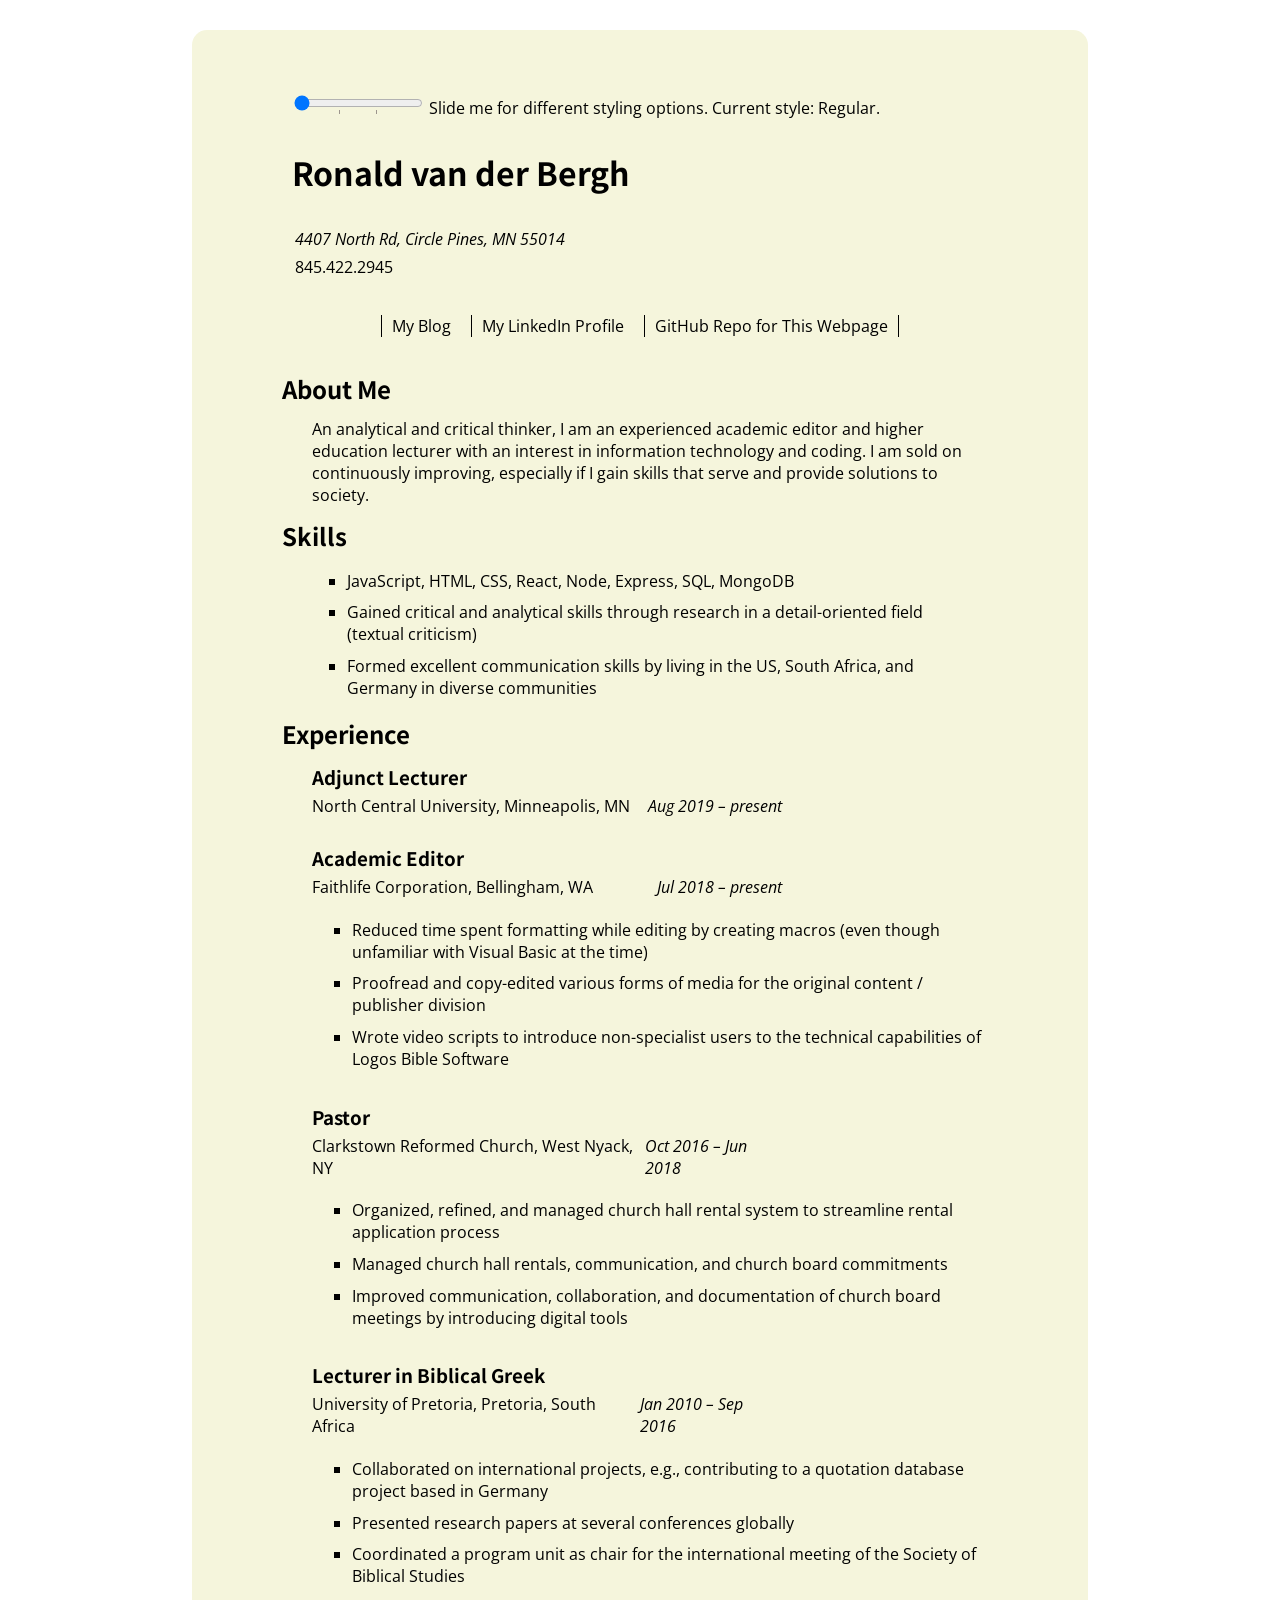
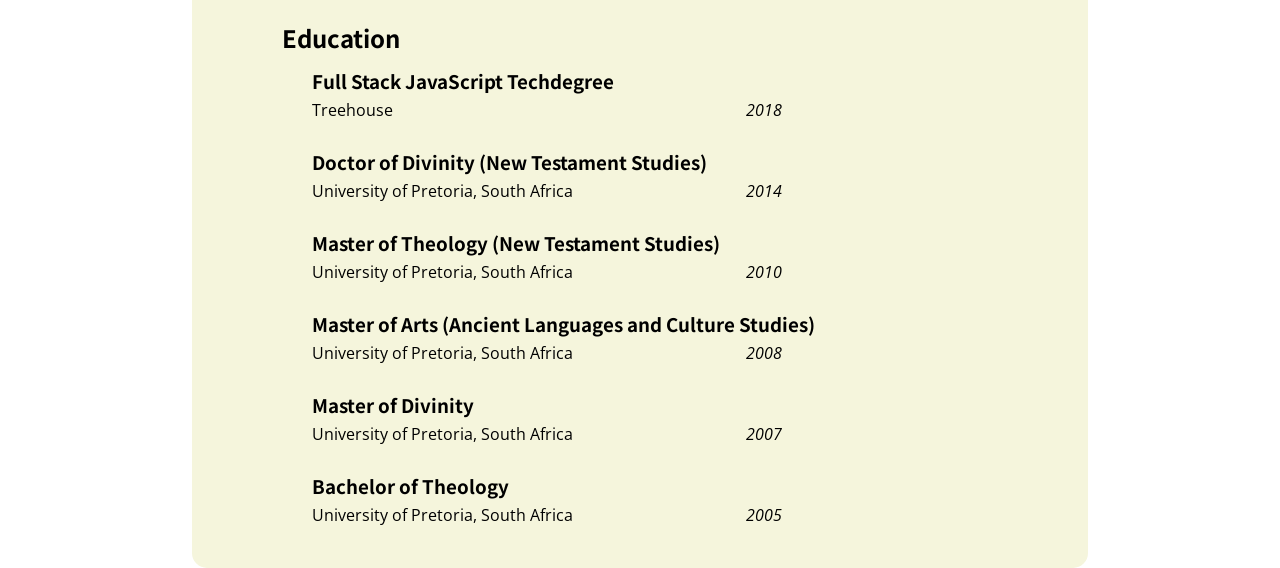
==== commit 0760d4b0: "remove python from skills" ====
--- a/index.html
+++ b/index.html
@@ -53,7 +53,7 @@
       <div id="skills_container">
         <h2 id="skills_heading" class="changeable_font can_jiggle">Skills</h2>
         <ul id="skills_ul" class="changeable_font can_jiggle">
-          <li>JavaScript, HTML, CSS, React, Node, Express, SQL, MongoDB, Python</li>
+          <li>JavaScript, HTML, CSS, React, Node, Express, SQL, MongoDB</li>
           <li>Gained critical and analytical skills through research in a detail-oriented field (textual criticism)</li>
           <li>Formed excellent communication skills by living in the US, South Africa, and Germany in diverse communities
           </li>
